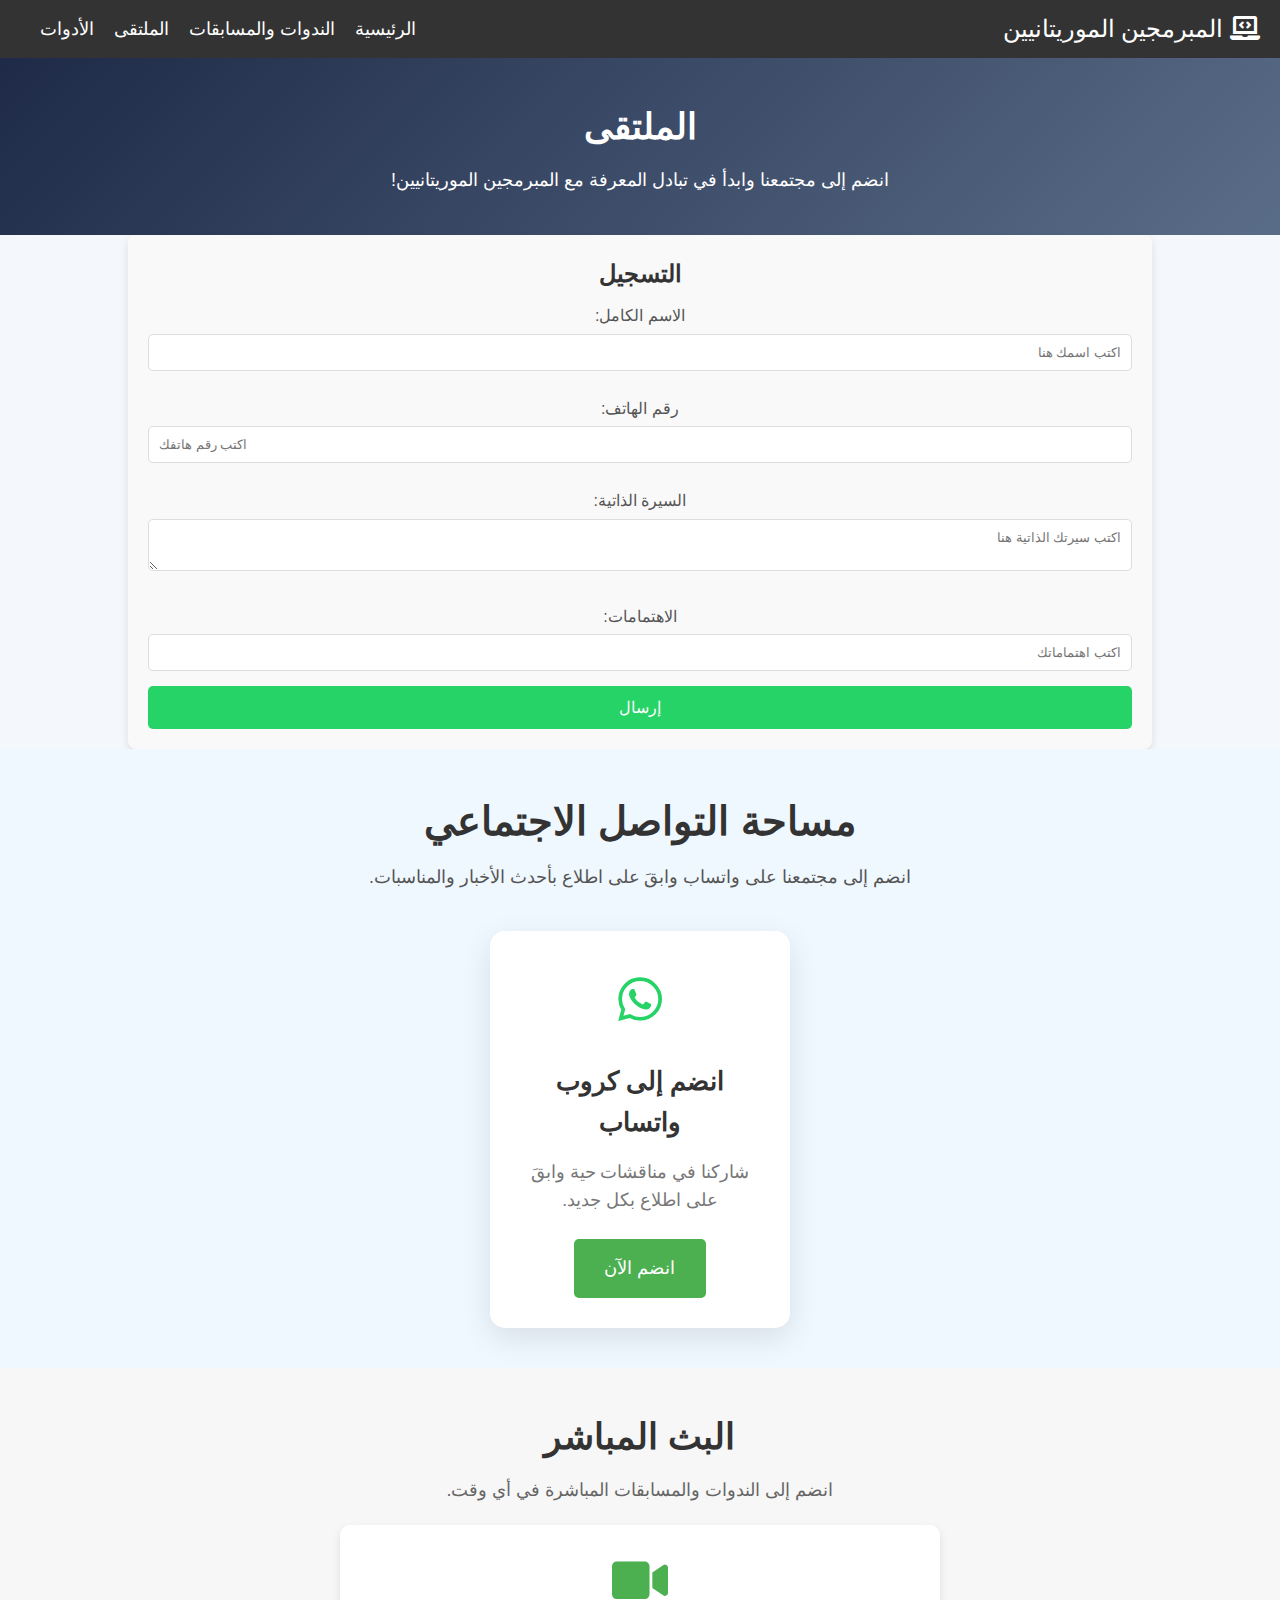
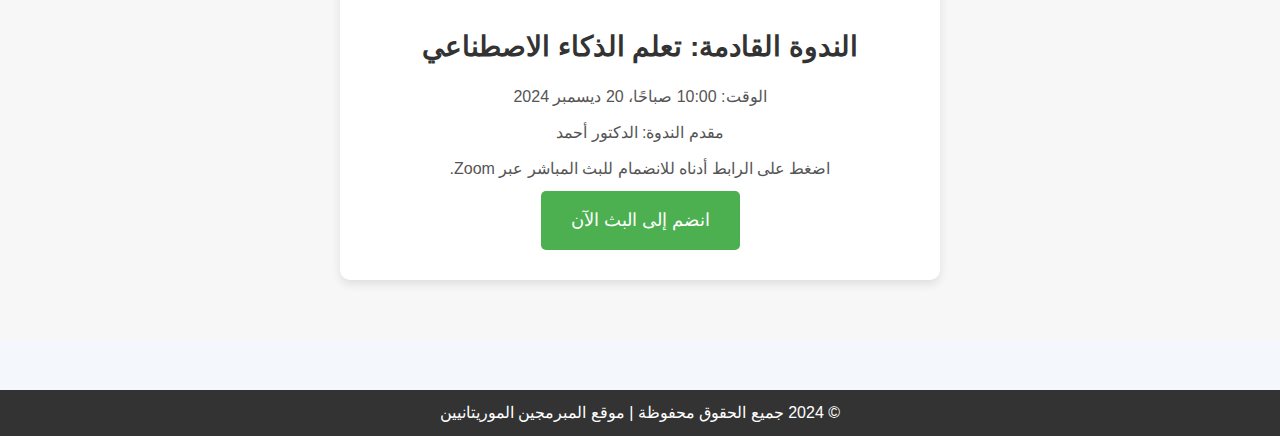
==== forum.html @ 5f676d54 "Add files via upload" ====
<!DOCTYPE html>
<html dir="rtl" lang="ar">
<head>
    <meta charset="UTF-8">
    <meta name="viewport" content="width=device-width, initial-scale=1.0">
    <title>الملتقى</title>
    <link rel="stylesheet" href="style.css">
    <link rel="stylesheet" href="https://cdnjs.cloudflare.com/ajax/libs/font-awesome/5.15.4/css/all.min.css">
</head>
<body>
    <nav class="navbar">
        <div class="logo">
            <i class="fas fa-laptop-code"></i> المبرمجين الموريتانيين
        </div>
        <ul class="nav-links">
            <li><a href="index.html">الرئيسية</a></li>
            <li><a href="events.html">الندوات والمسابقات</a></li>
            <li><a href="forum.html">الملتقى</a></li>
            <li><a href="tools.html">الأدوات</a></li>
        </ul>
        <div class="menu-icon">
            <i class="fas fa-bars"></i>
        </div>
    </nav>

    <header class="header">
        <h1>الملتقى</h1>
        <p>انضم إلى مجتمعنا وابدأ في تبادل المعرفة مع المبرمجين الموريتانيين!</p>
    </header>

    <section class="registration">
        <h2>التسجيل</h2>
        <form id="registration-form">
            <label for="name">الاسم الكامل:</label>
            <input type="text" id="name" name="name" placeholder="اكتب اسمك هنا" required>
    
            <label for="phone">رقم الهاتف:</label>
            <input type="tel" id="phone" name="phone" placeholder="اكتب رقم هاتفك" required>
    
            <label for="bio">السيرة الذاتية:</label>
            <textarea id="bio" name="bio" placeholder="اكتب سيرتك الذاتية هنا" required></textarea>
    
            <label for="interests">الاهتمامات:</label>
            <input type="text" id="interests" name="interests" placeholder="اكتب اهتماماتك" required>
    
            <button type="submit">إرسال</button>
        </form>
    </section>

    <section class="social-space">
        <div class="section-header">
            <h2>مساحة التواصل الاجتماعي</h2>
            <p>انضم إلى مجتمعنا على واتساب وابقَ على اطلاع بأحدث الأخبار والمناسبات.</p>
        </div>
    
        <div class="social-card">
            <div class="icon">
                <i class="fab fa-whatsapp"></i>
            </div>
            <h3>انضم إلى كروب واتساب</h3>
            <p>شاركنا في مناقشات حية وابقَ على اطلاع بكل جديد.</p>
            <a href="https://chat.whatsapp.com/F2zT0PWm1ksFbwpfUWStEb" class="join-btn" target="_blank">انضم الآن</a>
        </div>
    </section>

    <!-- قسم البث المباشر -->
<section class="live-stream">
    <div class="section-header">
        <h1>البث المباشر</h1>
        <p>انضم إلى الندوات والمسابقات المباشرة في أي وقت.</p>
    </div>

    <div class="live-stream-container">
        <div class="live-stream-details">
            <i class="fas fa-video"></i>
            <h2>الندوة القادمة: تعلم الذكاء الاصطناعي</h2>
            <p>الوقت: 10:00 صباحًا، 20 ديسمبر 2024</p>
            <p>مقدم الندوة: الدكتور أحمد</p>
            <p>اضغط على الرابط أدناه للانضمام للبث المباشر عبر Zoom.</p>
            <a href="رابط_zoom_هنا" class="join-btn" target="_blank">انضم إلى البث الآن</a>
        </div>
    </div>
</section>

    
    
    <footer>
        <p>&copy; 2024 جميع الحقوق محفوظة | موقع المبرمجين الموريتانيين</p>
    </footer>

    <script src="script.js"></script>
</body>
</html>
---- style.css ----
/* إعدادات عامة */
* {
    margin: 0;
    padding: 0;
    box-sizing: border-box;
    font-family: 'Arial', sans-serif;
}

body {
    background-color: #f4f4f9;
    color: #333;
    line-height: 1.6;
    font-size: 16px;
}

a {
    text-decoration: none;
}

/* أساسيات تنسيق الموقع */
body {
    font-family: Arial, sans-serif;
    margin: 0;
    padding: 0;
    box-sizing: border-box;
}

/* تنسيق القوائم */
.navbar {
    display: flex;
    justify-content: space-between;
    align-items: center;
    background-color: #333;
    padding: 10px 20px;
}

.logo {
    color: white;
    font-size: 24px;
}

.nav-links {
    display: flex;
    list-style-type: none;
    margin: 0;
    padding: 0;
}

.nav-links li {
    margin-left: 20px;
}

.nav-links a {
    text-decoration: none;
    color: white;
    font-size: 18px;
    transition: color 0.3s;
}

.nav-links a:hover {
    color: #4CAF50;
}

/* أيقونة القائمة */
.menu-icon {
    display: none;
    font-size: 28px;
    cursor: pointer;
    color: white;
}

/* إخفاء القوائم في الشاشات الصغيرة */
@media screen and (max-width: 768px) {
    .nav-links {
        display: none;
        flex-direction: column;
        background-color: #333;
        position: absolute;
        top: 60px;
        left: 0;
        width: 100%;
        padding: 20px 0;
        margin: 0;
    }

    .nav-links.active {
        display: flex;
    }

    .nav-links li {
        margin: 10px 0;
    }

    .menu-icon {
        display: block;
    }
}


/* الهيدر */
.header {
    background: linear-gradient(135deg, #1E2A47, #5A6D88);
    color: #fff;
    text-align: center;
    padding: 80px 20px;
    animation: fadeIn 1s ease-in-out;
}

.header h1 {
    font-size: 3.2em;
    margin-bottom: 20px;
}

.header p {
    font-size: 1.3em;
}

/* الأقسام الرئيسية */
section {
    padding: 50px 20px;
    text-align: center;
}

.card-container, .event-card, .community-card {
    display: grid;
    gap: 20px;
}
/* الأقسام الرئيسية */
section {
    padding: 50px 20px;
    text-align: center;
}

.card-container, .event-card, .community-card {
    display: grid;
    gap: 20px;
    grid-template-columns: repeat(auto-fill, minmax(280px, 1fr));
    margin-top: 40px;
}

.card, .event-card, .community-card {
    background-color: #fff;
    padding: 20px;
    border-radius: 8px;
    box-shadow: 0 4px 6px rgba(0, 0, 0, 0.1);
    transition: transform 0.3s ease, box-shadow 0.3s ease;
}

.card:hover, .event-card:hover, .community-card:hover {
    transform: translateY(-10px);
    box-shadow: 0 10px 20px rgba(0, 0, 0, 0.2);
}

.card i, .event-card i, .community-card i {
    font-size: 2.5em;
    color: #FF6F61;
    margin-bottom: 15px;
}

.card h3, .event-card h3, .community-card h3 {
    font-size: 1.8em;
    color: #333;
    margin-bottom: 10px;
}

.card p, .event-card p, .community-card p {
    font-size: 1.1em;
    color: #666;
    margin-bottom: 15px;
}

button {
    background-color: #FF6F61;
    color: #fff;
    padding: 10px 20px;
    border: none;
    border-radius: 5px;
    cursor: pointer;
    font-size: 1.1em;
    transition: background-color 0.3s ease;
}

button:hover {
    background-color: #e54d43;
}

button a {
    color: #fff;
    text-decoration: none;
}

footer {
    background-color: #1E2A47;
    color: #fff;
    padding: 20px;
    text-align: center;
}

/* الأنميشن */
@keyframes fadeIn {
    0% {
        opacity: 0;
        transform: translateY(-20px);
    }
    100% {
        opacity: 1;
        transform: translateY(0);
    }
}

/* تصميم الهاتف */
@media (max-width: 768px) {
    .navbar .menu-icon {
        display: block;
    }

    .nav-links {
        display: none;
        width: 100%;
        flex-direction: column;
        background-color: #1E2A47;
        position: absolute;
        top: 70px;
        left: 0;
    }

    .nav-links li {
        margin: 10px 0;
        text-align: center;
    }

    .nav-links a {
        padding: 10px 20px;
        font-size: 1.2em;
    }

    .menu-icon.active + .nav-links {
        display: flex;
    }

    .header h1 {
        font-size: 2.5em;
    }

    .header p {
        font-size: 1.2em;
    }

    .card-container {
        grid-template-columns: 1fr;
    }

    .card, .event-card, .community-card {
        margin: 0 auto;
        max-width: 400px;
    }
}

/* تخصيص شريط القوائم عند النقر */
.menu-icon.active {
    transform: rotate(90deg);
}

/* الأساسيات */
* {
    margin: 0;
    padding: 0;
    box-sizing: border-box;
    font-family: Arial, sans-serif;
}

/* شريط التنبيه الأحمر */
.alert-bar {
    background-color: #FF4C4C;
    color: white;
    text-align: center;
    padding: 10px;
    font-size: 18px;
    font-weight: bold;
}

/* تنسيق الصفحة */
.competitions {
    padding: 50px 20px;
    text-align: center;
    background-color: #f9f9f9;
}

.competitions .section-header h1 {
    font-size: 36px;
    color: #333;
}

.competitions .section-header p {
    font-size: 18px;
    color: #666;
    margin-bottom: 40px;
}

/* العد التنازلي */
.countdown {
    background-color: #FFDD57;
    padding: 20px;
    border-radius: 10px;
    margin-bottom: 50px;
}

#countdown-timer {
    display: flex;
    justify-content: center;
    gap: 20px;
    font-size: 20px;
    font-weight: bold;
    color: #333;
}

#countdown-timer div {
    background-color: #333;
    color: white;
    padding: 10px 20px;
    border-radius: 5px;
}

/* تنسيق البطاقات */
.competition-cards {
    display: flex;
    justify-content: center;
    gap: 20px;
    flex-wrap: wrap;
}

.competition-card {
    width: 300px;
    background-color: #fff;
    border-radius: 10px;
    box-shadow: 0 4px 6px rgba(0, 0, 0, 0.1);
    overflow: hidden;
    text-align: center;
    transition: transform 0.3s ease-in-out;
}

.competition-card .icon {
    font-size: 40px;
    color: #FF4C4C;
    margin: 20px 0;
}

.competition-card h3 {
    font-size: 24px;
    color: #333;
    margin: 20px 0;
}

.competition-card p {
    font-size: 16px;
    color: #666;
    margin-bottom: 20px;
    padding: 0 10px;
}

.competition-card button {
    background-color: #4CAF50;
    color: white;
    border: none;
    padding: 10px 20px;
    font-size: 18px;
    cursor: pointer;
    border-radius: 5px;
    transition: background-color 0.3s;
}

.competition-card button:hover {
    background-color: #45a049;
}

.competition-card:hover {
    transform: translateY(-10px);
}

/* قسم الندوات */
.seminars {
    margin-top: 50px;
    background-color: #f0f0f0;
    padding: 40px 20px;
}

.seminar-cards {
    display: flex;
    justify-content: center;
    gap: 20px;
    flex-wrap: wrap;
}

.seminar-card {
    width: 300px;
    background-color: #fff;
    border-radius: 10px;
    box-shadow: 0 4px 6px rgba(0, 0, 0, 0.1);
    overflow: hidden;
    text-align: center;
    transition: transform 0.3s ease-in-out;
}

.seminar-card .icon {
    font-size: 40px;
    color: #3b9e3b;
    margin: 20px 0;
}

.seminar-card h3 {
    font-size: 24px;
    color: #333;
    margin: 20px 0;
}

.seminar-card p {
    font-size: 16px;
    color: #666;
    margin-bottom: 20px;
    padding: 0 10px;
}

.seminar-card button {
    background-color: #FF4C4C;
    color: white;
    border: none;
    padding: 10px 20px;
    font-size: 18px;
    cursor: pointer;
    border-radius: 5px;
    transition: background-color 0.3s;
}

.seminar-card button:hover {
    background-color: #f44336;
}

.seminar-card:hover {
    transform: translateY(-10px);
}

/* قسم التعليقات */
.comments {
    margin-top: 50px;
    background-color: #f0f0f0;
    padding: 40px 20px;
}

.comment-card {
    background-color: #fff;
    padding: 20px;
    margin-bottom: 20px;
    border-radius: 10px;
    box-shadow: 0 4px 6px rgba(0, 0, 0, 0.1);
}

.comment-card p {
    font-size: 18px;
    color: #555;
}

.comment-card h4 {
    font-size: 16px;
    font-weight: bold;
    color: #333;
    text-align: right;
}

.comment-card i {
    color: #FF4C4C;
}

/* تنسيق الفوتر */
footer {
    background-color: #333;
    color: white;
    text-align: center;
    padding: 10px;
    margin-top: 50px;
}

/* تصميم متجاوب */
@media (max-width: 768px) {
    #countdown-timer {
        flex-direction: column;
    }

    .competition-cards {
        flex-direction: column;
    }

    .seminar-cards {
        flex-direction: column;
    }

    .competition-card, .seminar-card {
        width: 100%;
    }
}

.registration {
    width: 80%;
    margin: 0 auto;
    padding: 20px;
    background-color: #f9f9f9;
    border-radius: 8px;
    box-shadow: 0 4px 8px rgba(0, 0, 0, 0.1);
}

.registration h2 {
    text-align: center;
    color: #333;
}

.registration label {
    display: block;
    margin: 10px 0 5px;
    color: #555;
}

.registration input,
.registration textarea {
    width: 100%;
    padding: 10px;
    margin-bottom: 15px;
    border: 1px solid #ddd;
    border-radius: 5px;
}

.registration button {
    width: 100%;
    padding: 12px;
    background-color: #25D366;
    color: #fff;
    border: none;
    border-radius: 5px;
    font-size: 16px;
    cursor: pointer;
}

.registration button:hover {
    background-color: #128C7E;
}

/* تصميم القسم */
.social-space {
    background-color: #f0f8ff;
    padding: 40px 20px;
    text-align: center;
    animation: fadeIn 2s ease-in-out;
}

/* عنوان القسم */
.social-space .section-header h2 {
    font-size: 2.5rem;
    color: #333;
    margin-bottom: 10px;
    animation: slideInFromLeft 1s ease-out;
}

/* وصف القسم */
.social-space .section-header p {
    font-size: 1.1rem;
    color: #555;
    margin-bottom: 40px;
    animation: slideInFromRight 1s ease-out;
}

/* تصميم البطاقة */
.social-card {
    background-color: #fff;
    padding: 30px;
    width: 300px;
    margin: 0 auto;
    border-radius: 15px;
    box-shadow: 0 10px 30px rgba(0, 0, 0, 0.1);
    text-align: center;
    transition: transform 0.3s ease, box-shadow 0.3s ease;
    animation: zoomIn 1s ease-out;
}

.social-card:hover {
    transform: translateY(-10px);
    box-shadow: 0 15px 40px rgba(0, 0, 0, 0.2);
}

/* أيقونة واتساب */
.social-card .icon {
    font-size: 50px;
    color: #25D366;
    margin-bottom: 20px;
    transition: color 0.3s ease;
}

.social-card .icon:hover {
    color: #128C7E;
}

/* العنوان */
.social-card h3 {
    font-size: 1.6rem;
    color: #333;
    margin-bottom: 15px;
}

/* الوصف */
.social-card p {
    font-size: 1.1rem;
    color: #777;
    margin-bottom: 25px;
}

/* زر الانضمام */
.join-btn {
    padding: 12px 30px;
    font-size: 1.1rem;
    color: #fff;
    background-color: #25D366;
    border-radius: 5px;
    text-decoration: none;
    transition: background-color 0.3s ease, transform 0.2s ease;
}

.join-btn:hover {
    background-color: #128C7E;
    transform: scale(1.05);
}

/* تأثيرات انيميشن */
@keyframes fadeIn {
    0% { opacity: 0; }
    100% { opacity: 1; }
}

@keyframes slideInFromLeft {
    0% { transform: translateX(-50px); opacity: 0; }
    100% { transform: translateX(0); opacity: 1; }
}

@keyframes slideInFromRight {
    0% { transform: translateX(50px); opacity: 0; }
    100% { transform: translateX(0); opacity: 1; }
}

@keyframes zoomIn {
    0% { transform: scale(0.9); opacity: 0; }
    100% { transform: scale(1); opacity: 1; }
}

/* تصميم قسم البث المباشر */
.live-stream {
    background-color: #f7f7f7;
    padding: 40px 0;
    text-align: center;
}

.live-stream .section-header h1 {
    font-size: 36px;
    color: #333;
    margin-bottom: 10px;
}

.live-stream .section-header p {
    font-size: 18px;
    color: #666;
}

.live-stream-container {
    display: flex;
    justify-content: center;
    align-items: center;
    flex-direction: column;
    background-color: #fff;
    border-radius: 10px;
    box-shadow: 0 4px 10px rgba(0, 0, 0, 0.1);
    max-width: 600px;
    margin: 20px auto;
    padding: 30px;
}

.live-stream-details i {
    font-size: 50px;
    color: #4CAF50;
    margin-bottom: 20px;
}

.live-stream-details h2 {
    font-size: 28px;
    color: #333;
    margin-bottom: 15px;
}

.live-stream-details p {
    font-size: 16px;
    color: #555;
    margin-bottom: 10px;
}

.join-btn {
    display: inline-block;
    background-color: #4CAF50;
    color: white;
    padding: 15px 30px;
    text-decoration: none;
    font-size: 18px;
    border-radius: 5px;
    transition: background-color 0.3s ease;
}

.join-btn:hover {
    background-color: #45a049;
}

/* التصميم المتجاوب */
@media (max-width: 768px) {
    .live-stream-container {
        padding: 20px;
    }

    .live-stream-details h2 {
        font-size: 24px;
    }

    .live-stream-details p {
        font-size: 14px;
    }

    .join-btn {
        font-size: 16px;
        padding: 12px 25px;
    }
}

/* أسلوب تنسيق عام */
* {
    margin: 0;
    padding: 0;
    box-sizing: border-box;
}

body {
    font-family: 'Arial', sans-serif;
    background-color: #f4f7fb;
}

/* رأس الصفحة */
.header {
    background-color: #4CAF50;
    color: #fff;
    padding: 40px 20px;
    text-align: center;
}

.header h1 {
    font-size: 36px;
    margin-bottom: 10px;
}

.header p {
    font-size: 18px;
    margin-top: 10px;
}

/* قسم الأدوات البرمجية */
.tools-section {
    padding: 40px 20px;
    text-align: center;
}

.tools-container {
    display: flex;
    flex-wrap: wrap;
    justify-content: center;
    gap: 20px;
}

.tool-card {
    background-color: #fff;
    border-radius: 10px;
    box-shadow: 0 4px 8px rgba(0, 0, 0, 0.1);
    padding: 25px;
    width: 250px;
    text-align: center;
    transition: transform 0.3s ease, box-shadow 0.3s ease;
}

.tool-card:hover {
    transform: translateY(-10px);
    box-shadow: 0 6px 12px rgba(0, 0, 0, 0.2);
}

.tool-card i {
    font-size: 40px;
    color: #4CAF50;
    margin-bottom: 15px;
}

.tool-card h3 {
    font-size: 22px;
    color: #333;
    margin-bottom: 10px;
}

.tool-card p {
    font-size: 16px;
    color: #777;
    margin-bottom: 15px;
}

.btn {
    background-color: #4CAF50;
    color: white;
    padding: 12px 25px;
    text-decoration: none;
    font-size: 16px;
    border-radius: 5px;
    transition: background-color 0.3s ease;
}

.btn:hover {
    background-color: #45a049;
}

/* التصميم المتجاوب */
@media (max-width: 768px) {
    .tools-container {
        flex-direction: column;
        align-items: center;
    }

    .tool-card {
        width: 80%;
        margin-bottom: 20px;
    }
}

/* أسفل الصفحة */
.footer {
    background-color: #333;
    color: #fff;
    text-align: center;
    padding: 20px;
}
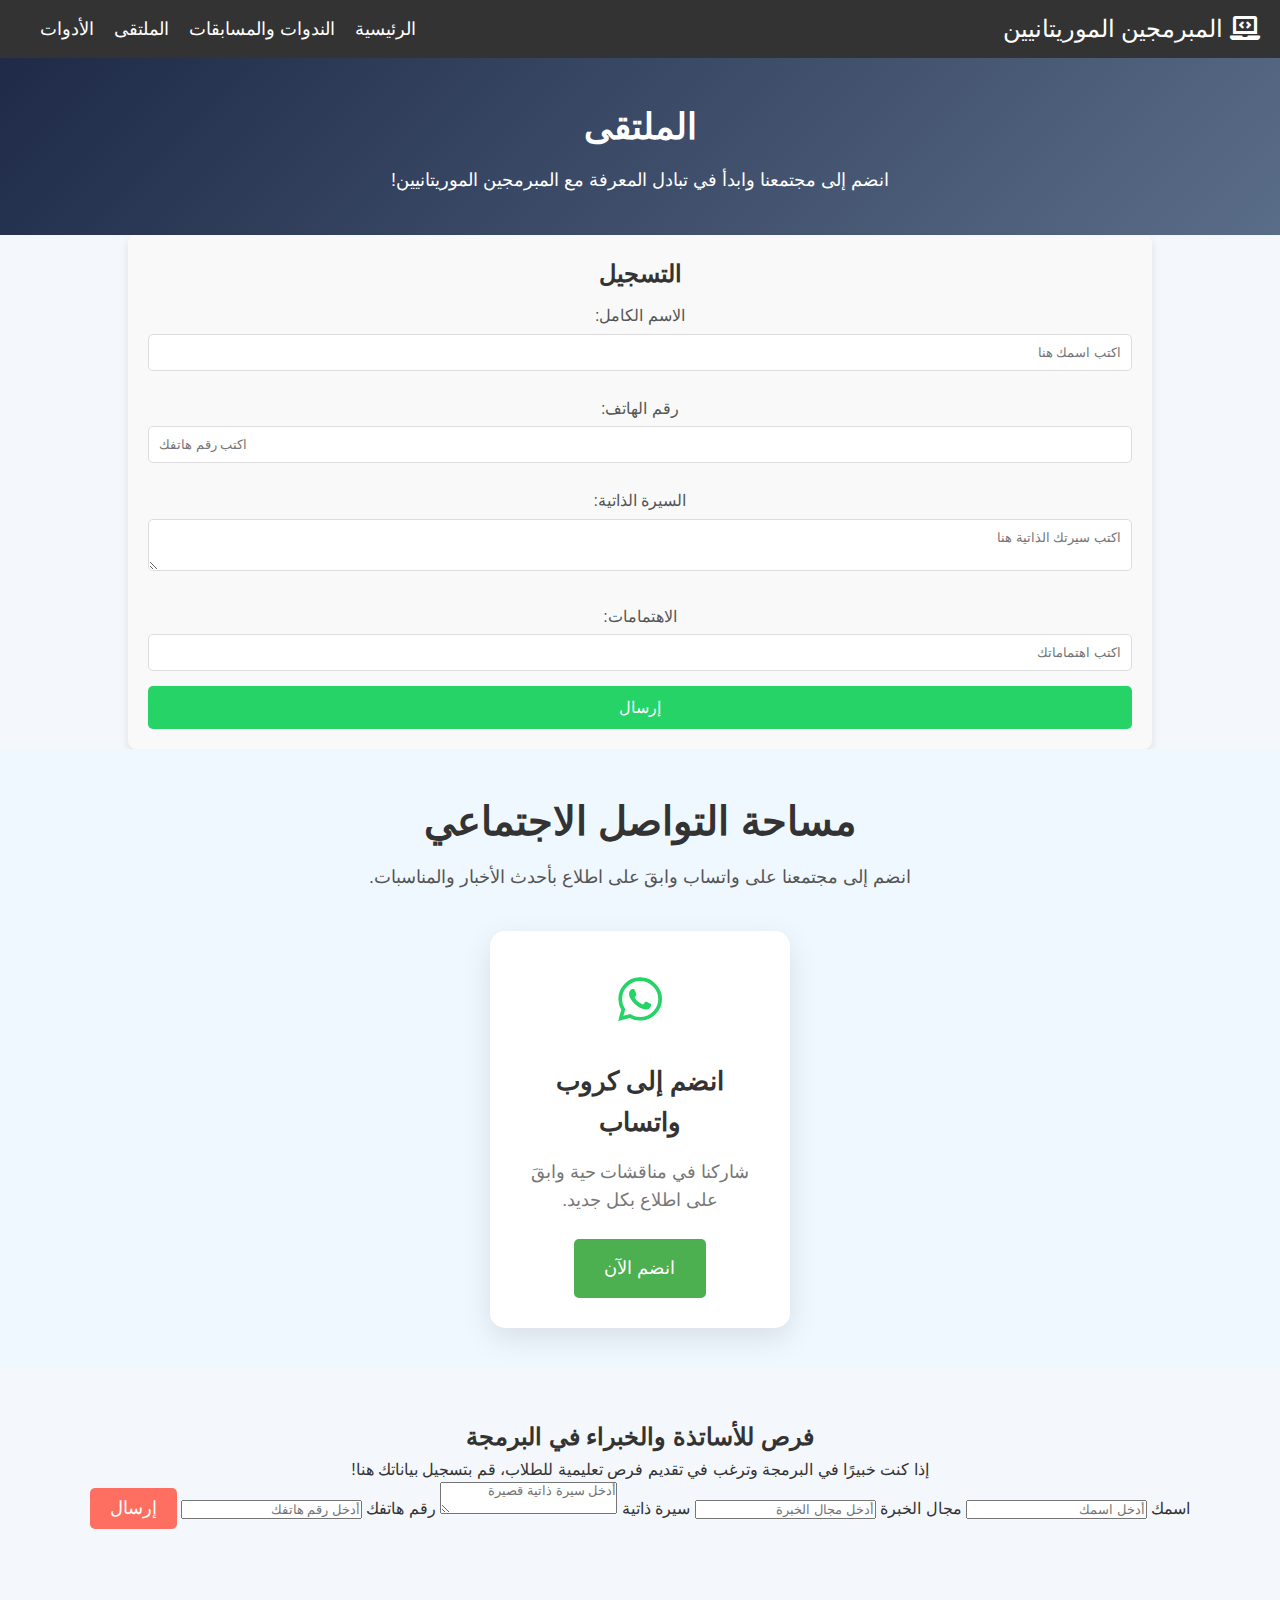
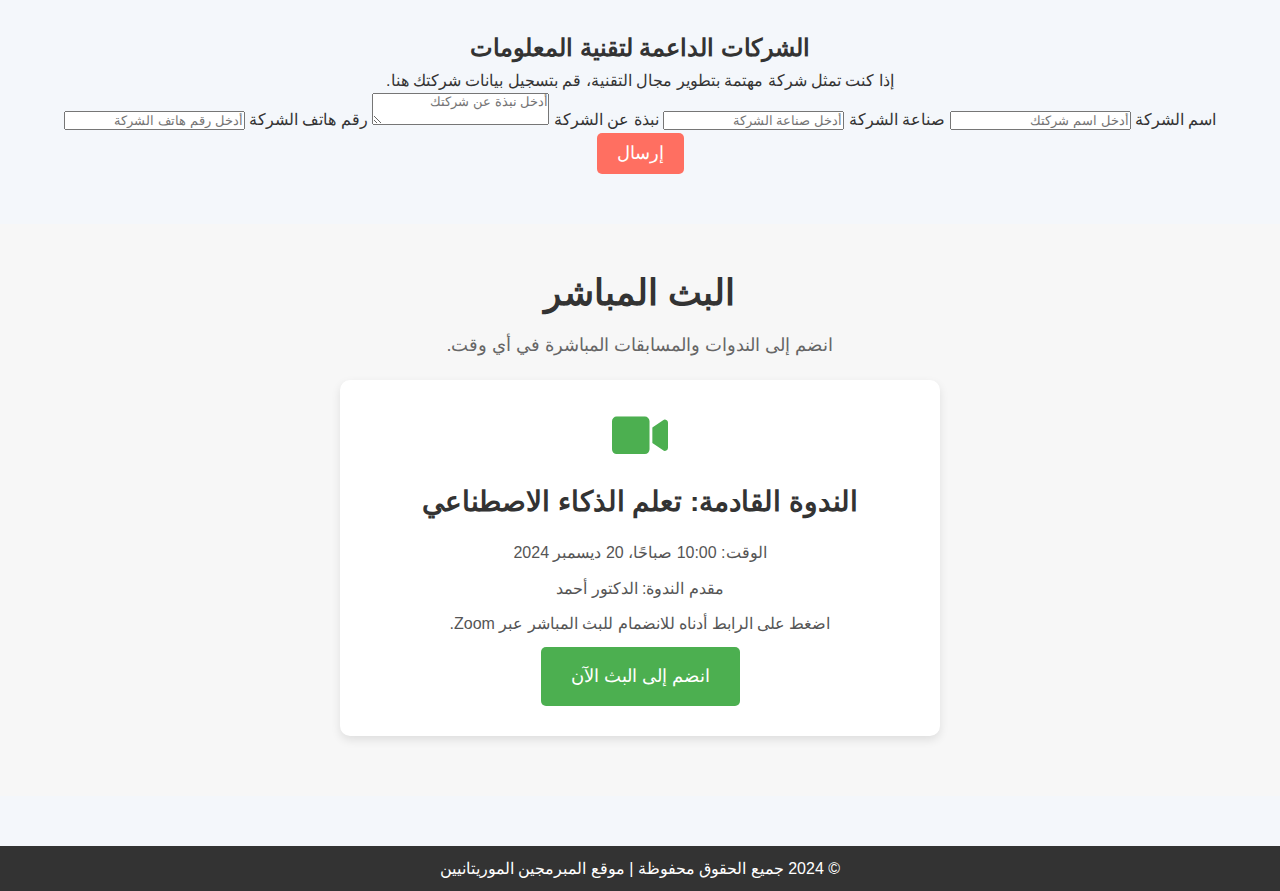
==== commit c009df3e: "Update forum.html" ====
--- a/forum.html
+++ b/forum.html
@@ -63,6 +63,60 @@
         </div>
     </section>
 
+    <section class="experts-section">
+    <div class="section-header">
+        <h2>فرص للأساتذة والخبراء في البرمجة</h2>
+        <p>إذا كنت خبيرًا في البرمجة وترغب في تقديم فرص تعليمية للطلاب، قم بتسجيل بياناتك هنا!</p>
+    </div>
+
+    <!-- نموذج التسجيل للأساتذة والخبراء -->
+    <div class="expert-form">
+        <form id="expert-form" onsubmit="submitExpertForm(event)">
+            <label for="name">اسمك</label>
+            <input type="text" id="name" name="name" required placeholder="أدخل اسمك">
+
+            <label for="expertise">مجال الخبرة</label>
+            <input type="text" id="expertise" name="expertise" required placeholder="أدخل مجال الخبرة">
+
+            <label for="bio">سيرة ذاتية</label>
+            <textarea id="bio" name="bio" required placeholder="أدخل سيرة ذاتية قصيرة"></textarea>
+
+            <label for="contact">رقم هاتفك</label>
+            <input type="text" id="contact" name="contact" required placeholder="أدخل رقم هاتفك">
+
+            <button type="submit">إرسال</button>
+        </form>
+    </div>
+</section>
+
+    <section class="companies-section">
+    <div class="section-header">
+        <h2>الشركات الداعمة لتقنية المعلومات</h2>
+        <p>إذا كنت تمثل شركة مهتمة بتطوير مجال التقنية، قم بتسجيل بيانات شركتك هنا.</p>
+    </div>
+
+    <!-- نموذج التسجيل للشركات -->
+    <div class="company-form">
+        <form id="company-form" onsubmit="submitCompanyForm(event)">
+            <label for="company-name">اسم الشركة</label>
+            <input type="text" id="company-name" name="company-name" required placeholder="أدخل اسم شركتك">
+
+            <label for="industry">صناعة الشركة</label>
+            <input type="text" id="industry" name="industry" required placeholder="أدخل صناعة الشركة">
+
+            <label for="company-bio">نبذة عن الشركة</label>
+            <textarea id="company-bio" name="company-bio" required placeholder="أدخل نبذة عن شركتك"></textarea>
+
+            <label for="company-contact">رقم هاتف الشركة</label>
+            <input type="text" id="company-contact" name="company-contact" required placeholder="أدخل رقم هاتف الشركة">
+
+            <button type="submit">إرسال</button>
+        </form>
+    </div>
+</section>
+
+
+
     <!-- قسم البث المباشر -->
 <section class="live-stream">
     <div class="section-header">
@@ -77,7 +131,7 @@
             <p>الوقت: 10:00 صباحًا، 20 ديسمبر 2024</p>
             <p>مقدم الندوة: الدكتور أحمد</p>
             <p>اضغط على الرابط أدناه للانضمام للبث المباشر عبر Zoom.</p>
-            <a href="رابط_zoom_هنا" class="join-btn" target="_blank">انضم إلى البث الآن</a>
+            <a href="https://www.zoom.com/" class="join-btn" target="_blank">انضم إلى البث الآن</a>
         </div>
     </div>
 </section>
